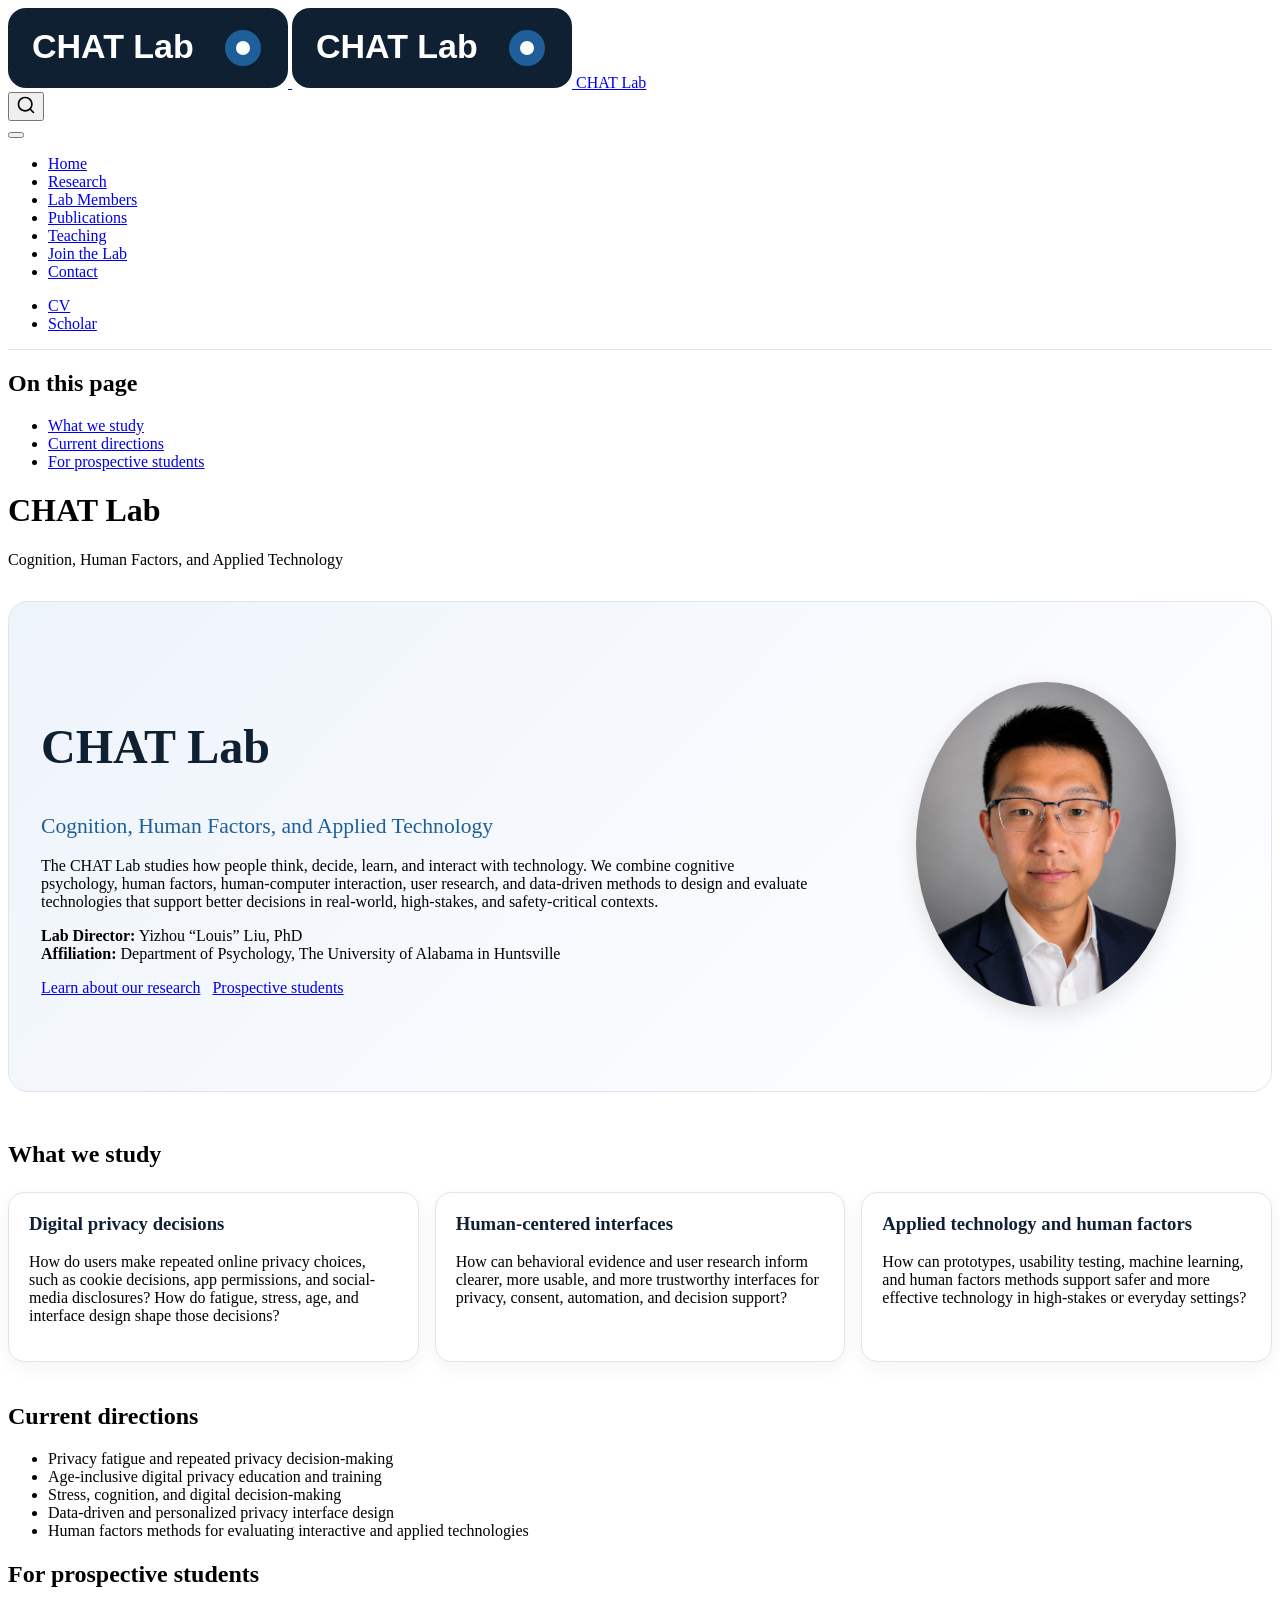
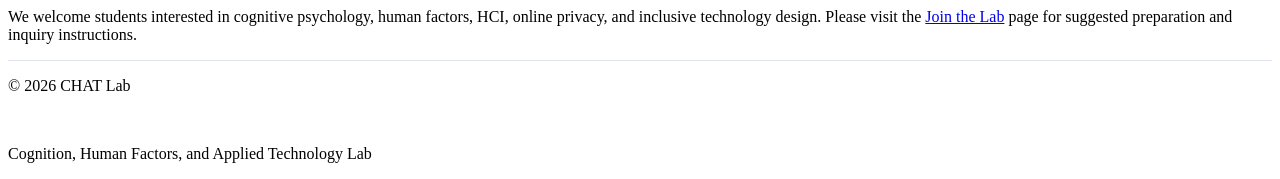
==== docs/index.html @ d90eeab7 "Add CHAT Lab website files Add CHAT Lab website files" ====
<!DOCTYPE html>
<html xmlns="http://www.w3.org/1999/xhtml" lang="en" xml:lang="en"><head>

<meta charset="utf-8">
<meta name="generator" content="quarto-1.9.38">

<meta name="viewport" content="width=device-width, initial-scale=1.0, user-scalable=yes">


<title>CHAT Lab</title>
<style>
/* Default styles provided by pandoc.
** See https://pandoc.org/MANUAL.html#variables-for-html for config info.
*/
code{white-space: pre-wrap;}
span.smallcaps{font-variant: small-caps;}
div.columns{display: flex; gap: min(4vw, 1.5em);}
div.column{flex: auto; overflow-x: auto;}
div.hanging-indent{margin-left: 1.5em; text-indent: -1.5em;}
ul.task-list{list-style: none;}
ul.task-list li input[type="checkbox"] {
  width: 0.8em;
  margin: 0 0.8em 0.2em -1em; /* quarto-specific, see https://github.com/quarto-dev/quarto-cli/issues/4556 */ 
  vertical-align: middle;
}
</style>


<script src="site_libs/quarto-nav/quarto-nav.js"></script>
<script src="site_libs/clipboard/clipboard.min.js"></script>
<script src="site_libs/quarto-search/autocomplete.umd.js"></script>
<script src="site_libs/quarto-search/fuse.min.js"></script>
<script src="site_libs/quarto-search/quarto-search.js"></script>
<meta name="quarto:offset" content="./">
<script src="site_libs/quarto-html/quarto.js" type="module"></script>
<script src="site_libs/quarto-html/tabsets/tabsets.js" type="module"></script>
<script src="site_libs/quarto-html/popper.min.js"></script>
<script src="site_libs/quarto-html/tippy.umd.min.js"></script>
<script src="site_libs/quarto-html/anchor.min.js"></script>
<link href="site_libs/quarto-html/tippy.css" rel="stylesheet">
<link href="site_libs/quarto-html/quarto-syntax-highlighting-15634bcf2e68342d4ad2dfa704d543f6.css" rel="stylesheet" id="quarto-text-highlighting-styles">
<script src="site_libs/bootstrap/bootstrap.min.js"></script>
<link href="site_libs/bootstrap/bootstrap-icons.css" rel="stylesheet">
<link href="site_libs/bootstrap/bootstrap-a0f9fd0d421825b736dc1bbcbcba2219.min.css" rel="stylesheet" append-hash="true" id="quarto-bootstrap" data-mode="light">
<script id="quarto-search-options" type="application/json">{
  "location": "navbar",
  "copy-button": false,
  "collapse-after": 3,
  "panel-placement": "end",
  "type": "overlay",
  "limit": 50,
  "keyboard-shortcut": [
    "f",
    "/",
    "s"
  ],
  "show-item-context": false,
  "language": {
    "search-no-results-text": "No results",
    "search-matching-documents-text": "matching documents",
    "search-copy-link-title": "Copy link to search",
    "search-hide-matches-text": "Hide additional matches",
    "search-more-match-text": "more match in this document",
    "search-more-matches-text": "more matches in this document",
    "search-clear-button-title": "Clear",
    "search-text-placeholder": "",
    "search-detached-cancel-button-title": "Cancel",
    "search-submit-button-title": "Submit",
    "search-label": "Search"
  }
}</script>
<style>html{ scroll-behavior: smooth; }</style>


<link rel="stylesheet" href="styles.css">
</head>

<body class="nav-fixed quarto-light">

<div id="quarto-search-results"></div>
  <header id="quarto-header" class="headroom fixed-top">
    <nav class="navbar navbar-expand-lg " data-bs-theme="dark">
      <div class="navbar-container container-fluid">
      <div class="navbar-brand-container mx-auto">
    <a href="./index.html" class="navbar-brand navbar-brand-logo">
    <img src="./assets/chat-lab-logo-placeholder.svg" alt="" class="navbar-logo light-content">
    <img src="./assets/chat-lab-logo-placeholder.svg" alt="" class="navbar-logo dark-content">
    </a>
    <a class="navbar-brand" href="./index.html">
    <span class="navbar-title">CHAT Lab</span>
    </a>
  </div>
            <div id="quarto-search" class="" title="Search"></div>
          <button class="navbar-toggler" type="button" data-bs-toggle="collapse" data-bs-target="#navbarCollapse" aria-controls="navbarCollapse" role="menu" aria-expanded="false" aria-label="Toggle navigation" onclick="if (window.quartoToggleHeadroom) { window.quartoToggleHeadroom(); }">
  <span class="navbar-toggler-icon"></span>
</button>
          <div class="collapse navbar-collapse" id="navbarCollapse">
            <ul class="navbar-nav navbar-nav-scroll me-auto">
  <li class="nav-item">
    <a class="nav-link active" href="./index.html" aria-current="page"> 
<span class="menu-text">Home</span></a>
  </li>  
  <li class="nav-item">
    <a class="nav-link" href="./research.html"> 
<span class="menu-text">Research</span></a>
  </li>  
  <li class="nav-item">
    <a class="nav-link" href="./people.html"> 
<span class="menu-text">Lab Members</span></a>
  </li>  
  <li class="nav-item">
    <a class="nav-link" href="./publications.html"> 
<span class="menu-text">Publications</span></a>
  </li>  
  <li class="nav-item">
    <a class="nav-link" href="./teaching.html"> 
<span class="menu-text">Teaching</span></a>
  </li>  
  <li class="nav-item">
    <a class="nav-link" href="./joining.html"> 
<span class="menu-text">Join the Lab</span></a>
  </li>  
  <li class="nav-item">
    <a class="nav-link" href="./contact.html"> 
<span class="menu-text">Contact</span></a>
  </li>  
</ul>
            <ul class="navbar-nav navbar-nav-scroll ms-auto">
  <li class="nav-item">
    <a class="nav-link" href="./assets/Louis_Liu_CV.pdf"> 
<span class="menu-text">CV</span></a>
  </li>  
  <li class="nav-item">
    <a class="nav-link" href="https://scholar.google.com/citations?user=BLunEyAAAAAJ&amp;hl=en&amp;oi=ao"> 
<span class="menu-text">Scholar</span></a>
  </li>  
</ul>
          </div> <!-- /navcollapse -->
            <div class="quarto-navbar-tools">
</div>
      </div> <!-- /container-fluid -->
    </nav>
</header>
<!-- content -->
<div id="quarto-content" class="quarto-container page-columns page-rows-contents page-layout-full page-navbar">
<!-- sidebar -->
<!-- margin-sidebar -->
    <div id="quarto-margin-sidebar" class="sidebar margin-sidebar">
        <nav id="TOC" role="doc-toc" class="toc-active">
    <h2 id="toc-title">On this page</h2>
   
  <ul>
  <li><a href="#what-we-study" id="toc-what-we-study" class="nav-link active" data-scroll-target="#what-we-study">What we study</a></li>
  <li><a href="#current-directions" id="toc-current-directions" class="nav-link" data-scroll-target="#current-directions">Current directions</a></li>
  <li><a href="#for-prospective-students" id="toc-for-prospective-students" class="nav-link" data-scroll-target="#for-prospective-students">For prospective students</a></li>
  </ul>
</nav>
    </div>
<!-- main -->
<main class="content column-page-left" id="quarto-document-content">

<header id="title-block-header" class="quarto-title-block default">
<div class="quarto-title">
<h1 class="title">CHAT Lab</h1>
<p class="subtitle lead">Cognition, Human Factors, and Applied Technology</p>
</div>



<div class="quarto-title-meta column-page-left">

    
  
    
  </div>
  


</header>


<div class="hero">
<section id="chat-lab" class="level1 hero-text">
<h1>CHAT Lab</h1>
<section id="cognition-human-factors-and-applied-technology" class="level2">
<h2 class="anchored" data-anchor-id="cognition-human-factors-and-applied-technology">Cognition, Human Factors, and Applied Technology</h2>
<p>The CHAT Lab studies how people think, decide, learn, and interact with technology. We combine cognitive psychology, human factors, human-computer interaction, user research, and data-driven methods to design and evaluate technologies that support better decisions in real-world, high-stakes, and safety-critical contexts.</p>
<p><strong>Lab Director:</strong> Yizhou “Louis” Liu, PhD<br>
<strong>Affiliation:</strong> Department of Psychology, The University of Alabama in Huntsville</p>
<p><a href="./research.html" class="btn btn-primary">Learn about our research</a> <a href="./joining.html" class="btn btn-outline-primary">Prospective students</a></p>
</section>
</section>
<div class="hero-image">
<p><img src="image/Louis_headshot.png" class="img-fluid" alt="Yizhou Louis Liu, Director of the CHAT Lab"></p>
</div>
</div>
<section id="what-we-study" class="level2">
<h2 class="anchored" data-anchor-id="what-we-study">What we study</h2>
<div class="grid">
<section id="digital-privacy-decisions" class="level3 card">
<h3 class="anchored" data-anchor-id="digital-privacy-decisions">Digital privacy decisions</h3>
<p>How do users make repeated online privacy choices, such as cookie decisions, app permissions, and social-media disclosures? How do fatigue, stress, age, and interface design shape those decisions?</p>
</section>
<section id="human-centered-interfaces" class="level3 card">
<h3 class="anchored" data-anchor-id="human-centered-interfaces">Human-centered interfaces</h3>
<p>How can behavioral evidence and user research inform clearer, more usable, and more trustworthy interfaces for privacy, consent, automation, and decision support?</p>
</section>
<section id="applied-technology-and-human-factors" class="level3 card">
<h3 class="anchored" data-anchor-id="applied-technology-and-human-factors">Applied technology and human factors</h3>
<p>How can prototypes, usability testing, machine learning, and human factors methods support safer and more effective technology in high-stakes or everyday settings?</p>
</section>
</div>
</section>
<section id="current-directions" class="level2">
<h2 class="anchored" data-anchor-id="current-directions">Current directions</h2>
<ul>
<li>Privacy fatigue and repeated privacy decision-making</li>
<li>Age-inclusive digital privacy education and training</li>
<li>Stress, cognition, and digital decision-making</li>
<li>Data-driven and personalized privacy interface design</li>
<li>Human factors methods for evaluating interactive and applied technologies</li>
</ul>
</section>
<section id="for-prospective-students" class="level2">
<h2 class="anchored" data-anchor-id="for-prospective-students">For prospective students</h2>
<p>We welcome students interested in cognitive psychology, human factors, HCI, online privacy, and inclusive technology design. Please visit the <a href="./joining.html">Join the Lab</a> page for suggested preparation and inquiry instructions.</p>


</section>

</main> <!-- /main -->
<script id="quarto-html-after-body" type="application/javascript">
  window.document.addEventListener("DOMContentLoaded", function (event) {
    const icon = "";
    const anchorJS = new window.AnchorJS();
    anchorJS.options = {
      placement: 'right',
      icon: icon
    };
    anchorJS.add('.anchored');
    const isCodeAnnotation = (el) => {
      for (const clz of el.classList) {
        if (clz.startsWith('code-annotation-')) {                     
          return true;
        }
      }
      return false;
    }
    const onCopySuccess = function(e) {
      // button target
      const button = e.trigger;
      // don't keep focus
      button.blur();
      // flash "checked"
      button.classList.add('code-copy-button-checked');
      var currentTitle = button.getAttribute("title");
      button.setAttribute("title", "Copied!");
      let tooltip;
      if (window.bootstrap) {
        button.setAttribute("data-bs-toggle", "tooltip");
        button.setAttribute("data-bs-placement", "left");
        button.setAttribute("data-bs-title", "Copied!");
        tooltip = new bootstrap.Tooltip(button, 
          { trigger: "manual", 
            customClass: "code-copy-button-tooltip",
            offset: [0, -8]});
        tooltip.show();    
      }
      setTimeout(function() {
        if (tooltip) {
          tooltip.hide();
          button.removeAttribute("data-bs-title");
          button.removeAttribute("data-bs-toggle");
          button.removeAttribute("data-bs-placement");
        }
        button.setAttribute("title", currentTitle);
        button.classList.remove('code-copy-button-checked');
      }, 1000);
      // clear code selection
      e.clearSelection();
    }
    const getTextToCopy = function(trigger) {
      const outerScaffold = trigger.parentElement.cloneNode(true);
      const codeEl = outerScaffold.querySelector('code');
      for (const childEl of codeEl.children) {
        if (isCodeAnnotation(childEl)) {
          childEl.remove();
        }
      }
      return codeEl.innerText;
    }
    const clipboard = new window.ClipboardJS('.code-copy-button:not([data-in-quarto-modal])', {
      text: getTextToCopy
    });
    clipboard.on('success', onCopySuccess);
    if (window.document.getElementById('quarto-embedded-source-code-modal')) {
      const clipboardModal = new window.ClipboardJS('.code-copy-button[data-in-quarto-modal]', {
        text: getTextToCopy,
        container: window.document.getElementById('quarto-embedded-source-code-modal')
      });
      clipboardModal.on('success', onCopySuccess);
    }
      var localhostRegex = new RegExp(/^(?:http|https):\/\/localhost\:?[0-9]*\//);
      var mailtoRegex = new RegExp(/^mailto:/);
        var filterRegex = new RegExp("https:\/\/your-domain-here");
      var isInternal = (href) => {
          return filterRegex.test(href) || localhostRegex.test(href) || mailtoRegex.test(href);
      }
      // Inspect non-navigation links and adorn them if external
     var links = window.document.querySelectorAll('a[href]:not(.nav-link):not(.navbar-brand):not(.toc-action):not(.sidebar-link):not(.sidebar-item-toggle):not(.pagination-link):not(.no-external):not([aria-hidden]):not(.dropdown-item):not(.quarto-navigation-tool):not(.about-link)');
      for (var i=0; i<links.length; i++) {
        const link = links[i];
        if (!isInternal(link.href)) {
          // undo the damage that might have been done by quarto-nav.js in the case of
          // links that we want to consider external
          if (link.dataset.originalHref !== undefined) {
            link.href = link.dataset.originalHref;
          }
        }
      }
    function tippyHover(el, contentFn, onTriggerFn, onUntriggerFn) {
      const config = {
        allowHTML: true,
        maxWidth: 500,
        delay: 100,
        arrow: false,
        appendTo: function(el) {
            return el.parentElement;
        },
        interactive: true,
        interactiveBorder: 10,
        theme: 'quarto',
        placement: 'bottom-start',
      };
      if (contentFn) {
        config.content = contentFn;
      }
      if (onTriggerFn) {
        config.onTrigger = onTriggerFn;
      }
      if (onUntriggerFn) {
        config.onUntrigger = onUntriggerFn;
      }
      window.tippy(el, config); 
    }
    const noterefs = window.document.querySelectorAll('a[role="doc-noteref"]');
    for (var i=0; i<noterefs.length; i++) {
      const ref = noterefs[i];
      tippyHover(ref, function() {
        // use id or data attribute instead here
        let href = ref.getAttribute('data-footnote-href') || ref.getAttribute('href');
        try { href = new URL(href).hash; } catch {}
        const id = href.replace(/^#\/?/, "");
        const note = window.document.getElementById(id);
        if (note) {
          return note.innerHTML;
        } else {
          return "";
        }
      });
    }
    const xrefs = window.document.querySelectorAll('a.quarto-xref');
    const processXRef = (id, note) => {
      // Strip column container classes
      const stripColumnClz = (el) => {
        el.classList.remove("page-full", "page-columns");
        if (el.children) {
          for (const child of el.children) {
            stripColumnClz(child);
          }
        }
      }
      stripColumnClz(note)
      if (id === null || id.startsWith('sec-')) {
        // Special case sections, only their first couple elements
        const container = document.createElement("div");
        if (note.children && note.children.length > 2) {
          container.appendChild(note.children[0].cloneNode(true));
          for (let i = 1; i < note.children.length; i++) {
            const child = note.children[i];
            if (child.tagName === "P" && child.innerText === "") {
              continue;
            } else {
              container.appendChild(child.cloneNode(true));
              break;
            }
          }
          if (window.Quarto?.typesetMath) {
            window.Quarto.typesetMath(container);
          }
          return container.innerHTML
        } else {
          if (window.Quarto?.typesetMath) {
            window.Quarto.typesetMath(note);
          }
          return note.innerHTML;
        }
      } else {
        // Remove any anchor links if they are present
        const anchorLink = note.querySelector('a.anchorjs-link');
        if (anchorLink) {
          anchorLink.remove();
        }
        if (window.Quarto?.typesetMath) {
          window.Quarto.typesetMath(note);
        }
        if (note.classList.contains("callout")) {
          return note.outerHTML;
        } else {
          return note.innerHTML;
        }
      }
    }
    for (var i=0; i<xrefs.length; i++) {
      const xref = xrefs[i];
      tippyHover(xref, undefined, function(instance) {
        instance.disable();
        let url = xref.getAttribute('href');
        let hash = undefined; 
        if (url.startsWith('#')) {
          hash = url;
        } else {
          try { hash = new URL(url).hash; } catch {}
        }
        if (hash) {
          const id = hash.replace(/^#\/?/, "");
          const note = window.document.getElementById(id);
          if (note !== null) {
            try {
              const html = processXRef(id, note.cloneNode(true));
              instance.setContent(html);
            } finally {
              instance.enable();
              instance.show();
            }
          } else {
            // See if we can fetch this
            fetch(url.split('#')[0])
            .then(res => res.text())
            .then(html => {
              const parser = new DOMParser();
              const htmlDoc = parser.parseFromString(html, "text/html");
              const note = htmlDoc.getElementById(id);
              if (note !== null) {
                const html = processXRef(id, note);
                instance.setContent(html);
              } 
            }).finally(() => {
              instance.enable();
              instance.show();
            });
          }
        } else {
          // See if we can fetch a full url (with no hash to target)
          // This is a special case and we should probably do some content thinning / targeting
          fetch(url)
          .then(res => res.text())
          .then(html => {
            const parser = new DOMParser();
            const htmlDoc = parser.parseFromString(html, "text/html");
            const note = htmlDoc.querySelector('main.content');
            if (note !== null) {
              // This should only happen for chapter cross references
              // (since there is no id in the URL)
              // remove the first header
              if (note.children.length > 0 && note.children[0].tagName === "HEADER") {
                note.children[0].remove();
              }
              const html = processXRef(null, note);
              instance.setContent(html);
            } 
          }).finally(() => {
            instance.enable();
            instance.show();
          });
        }
      }, function(instance) {
      });
    }
        let selectedAnnoteEl;
        const selectorForAnnotation = ( cell, annotation) => {
          let cellAttr = 'data-code-cell="' + cell + '"';
          let lineAttr = 'data-code-annotation="' +  annotation + '"';
          const selector = 'span[' + cellAttr + '][' + lineAttr + ']';
          return selector;
        }
        const selectCodeLines = (annoteEl) => {
          const doc = window.document;
          const targetCell = annoteEl.getAttribute("data-target-cell");
          const targetAnnotation = annoteEl.getAttribute("data-target-annotation");
          const annoteSpan = window.document.querySelector(selectorForAnnotation(targetCell, targetAnnotation));
          const lines = annoteSpan.getAttribute("data-code-lines").split(",");
          const lineIds = lines.map((line) => {
            return targetCell + "-" + line;
          })
          let top = null;
          let height = null;
          let parent = null;
          if (lineIds.length > 0) {
              //compute the position of the single el (top and bottom and make a div)
              const el = window.document.getElementById(lineIds[0]);
              top = el.offsetTop;
              height = el.offsetHeight;
              parent = el.parentElement.parentElement;
            if (lineIds.length > 1) {
              const lastEl = window.document.getElementById(lineIds[lineIds.length - 1]);
              const bottom = lastEl.offsetTop + lastEl.offsetHeight;
              height = bottom - top;
            }
            if (top !== null && height !== null && parent !== null) {
              // cook up a div (if necessary) and position it 
              let div = window.document.getElementById("code-annotation-line-highlight");
              if (div === null) {
                div = window.document.createElement("div");
                div.setAttribute("id", "code-annotation-line-highlight");
                div.style.position = 'absolute';
                parent.appendChild(div);
              }
              div.style.top = top - 2 + "px";
              div.style.height = height + 4 + "px";
              div.style.left = 0;
              let gutterDiv = window.document.getElementById("code-annotation-line-highlight-gutter");
              if (gutterDiv === null) {
                gutterDiv = window.document.createElement("div");
                gutterDiv.setAttribute("id", "code-annotation-line-highlight-gutter");
                gutterDiv.style.position = 'absolute';
                const codeCell = window.document.getElementById(targetCell);
                const gutter = codeCell.querySelector('.code-annotation-gutter');
                gutter.appendChild(gutterDiv);
              }
              gutterDiv.style.top = top - 2 + "px";
              gutterDiv.style.height = height + 4 + "px";
            }
            selectedAnnoteEl = annoteEl;
          }
        };
        const unselectCodeLines = () => {
          const elementsIds = ["code-annotation-line-highlight", "code-annotation-line-highlight-gutter"];
          elementsIds.forEach((elId) => {
            const div = window.document.getElementById(elId);
            if (div) {
              div.remove();
            }
          });
          selectedAnnoteEl = undefined;
        };
          // Handle positioning of the toggle
      window.addEventListener(
        "resize",
        throttle(() => {
          elRect = undefined;
          if (selectedAnnoteEl) {
            selectCodeLines(selectedAnnoteEl);
          }
        }, 10)
      );
      function throttle(fn, ms) {
      let throttle = false;
      let timer;
        return (...args) => {
          if(!throttle) { // first call gets through
              fn.apply(this, args);
              throttle = true;
          } else { // all the others get throttled
              if(timer) clearTimeout(timer); // cancel #2
              timer = setTimeout(() => {
                fn.apply(this, args);
                timer = throttle = false;
              }, ms);
          }
        };
      }
        // Attach click handler to the DT
        const annoteDls = window.document.querySelectorAll('dt[data-target-cell]');
        for (const annoteDlNode of annoteDls) {
          annoteDlNode.addEventListener('click', (event) => {
            const clickedEl = event.target;
            if (clickedEl !== selectedAnnoteEl) {
              unselectCodeLines();
              const activeEl = window.document.querySelector('dt[data-target-cell].code-annotation-active');
              if (activeEl) {
                activeEl.classList.remove('code-annotation-active');
              }
              selectCodeLines(clickedEl);
              clickedEl.classList.add('code-annotation-active');
            } else {
              // Unselect the line
              unselectCodeLines();
              clickedEl.classList.remove('code-annotation-active');
            }
          });
        }
    const findCites = (el) => {
      const parentEl = el.parentElement;
      if (parentEl) {
        const cites = parentEl.dataset.cites;
        if (cites) {
          return {
            el,
            cites: cites.split(' ')
          };
        } else {
          return findCites(el.parentElement)
        }
      } else {
        return undefined;
      }
    };
    var bibliorefs = window.document.querySelectorAll('a[role="doc-biblioref"]');
    for (var i=0; i<bibliorefs.length; i++) {
      const ref = bibliorefs[i];
      const citeInfo = findCites(ref);
      if (citeInfo) {
        tippyHover(citeInfo.el, function() {
          var popup = window.document.createElement('div');
          citeInfo.cites.forEach(function(cite) {
            var citeDiv = window.document.createElement('div');
            citeDiv.classList.add('hanging-indent');
            citeDiv.classList.add('csl-entry');
            var biblioDiv = window.document.getElementById('ref-' + cite);
            if (biblioDiv) {
              citeDiv.innerHTML = biblioDiv.innerHTML;
            }
            popup.appendChild(citeDiv);
          });
          return popup.innerHTML;
        });
      }
    }
  });
  </script>
</div> <!-- /content -->
<footer class="footer">
  <div class="nav-footer">
    <div class="nav-footer-left">
<p>© 2026 CHAT Lab</p>
</div>   
    <div class="nav-footer-center">
      &nbsp;
    </div>
    <div class="nav-footer-right">
<p>Cognition, Human Factors, and Applied Technology Lab</p>
</div>
  </div>
</footer>




<script src="site_libs/quarto-html/zenscroll-min.js"></script>
</body></html>
---- docs/site_libs/quarto-html/tippy.css ----
.tippy-box[data-animation=fade][data-state=hidden]{opacity:0}[data-tippy-root]{max-width:calc(100vw - 10px)}.tippy-box{position:relative;background-color:#333;color:#fff;border-radius:4px;font-size:14px;line-height:1.4;white-space:normal;outline:0;transition-property:transform,visibility,opacity}.tippy-box[data-placement^=top]>.tippy-arrow{bottom:0}.tippy-box[data-placement^=top]>.tippy-arrow:before{bottom:-7px;left:0;border-width:8px 8px 0;border-top-color:initial;transform-origin:center top}.tippy-box[data-placement^=bottom]>.tippy-arrow{top:0}.tippy-box[data-placement^=bottom]>.tippy-arrow:before{top:-7px;left:0;border-width:0 8px 8px;border-bottom-color:initial;transform-origin:center bottom}.tippy-box[data-placement^=left]>.tippy-arrow{right:0}.tippy-box[data-placement^=left]>.tippy-arrow:before{border-width:8px 0 8px 8px;border-left-color:initial;right:-7px;transform-origin:center left}.tippy-box[data-placement^=right]>.tippy-arrow{left:0}.tippy-box[data-placement^=right]>.tippy-arrow:before{left:-7px;border-width:8px 8px 8px 0;border-right-color:initial;transform-origin:center right}.tippy-box[data-inertia][data-state=visible]{transition-timing-function:cubic-bezier(.54,1.5,.38,1.11)}.tippy-arrow{width:16px;height:16px;color:#333}.tippy-arrow:before{content:"";position:absolute;border-color:transparent;border-style:solid}.tippy-content{position:relative;padding:5px 9px;z-index:1}
---- docs/site_libs/quarto-html/quarto-syntax-highlighting-15634bcf2e68342d4ad2dfa704d543f6.css ----
/* quarto syntax highlight colors */
:root {
  --quarto-hl-ot-color: #003B4F;
  --quarto-hl-at-color: #657422;
  --quarto-hl-ss-color: #20794D;
  --quarto-hl-an-color: #5E5E5E;
  --quarto-hl-fu-color: #4758AB;
  --quarto-hl-st-color: #20794D;
  --quarto-hl-cf-color: #003B4F;
  --quarto-hl-op-color: #5E5E5E;
  --quarto-hl-er-color: #AD0000;
  --quarto-hl-bn-color: #AD0000;
  --quarto-hl-al-color: #AD0000;
  --quarto-hl-va-color: #111111;
  --quarto-hl-bu-color: inherit;
  --quarto-hl-ex-color: inherit;
  --quarto-hl-pp-color: #AD0000;
  --quarto-hl-in-color: #5E5E5E;
  --quarto-hl-vs-color: #20794D;
  --quarto-hl-wa-color: #5E5E5E;
  --quarto-hl-do-color: #5E5E5E;
  --quarto-hl-im-color: #00769E;
  --quarto-hl-ch-color: #20794D;
  --quarto-hl-dt-color: #AD0000;
  --quarto-hl-fl-color: #AD0000;
  --quarto-hl-co-color: #5E5E5E;
  --quarto-hl-cv-color: #5E5E5E;
  --quarto-hl-cn-color: #8f5902;
  --quarto-hl-sc-color: #5E5E5E;
  --quarto-hl-dv-color: #AD0000;
  --quarto-hl-kw-color: #003B4F;
}

/* other quarto variables */
:root {
  --quarto-font-monospace: SFMono-Regular, Menlo, Monaco, Consolas, "Liberation Mono", "Courier New", monospace;
}

/* syntax highlight based on Pandoc's rules */
pre > code.sourceCode > span {
  color: #003B4F;
}

code.sourceCode > span {
  color: #003B4F;
}

div.sourceCode,
div.sourceCode pre.sourceCode {
  color: #003B4F;
}

/* Normal */
code span {
  color: #003B4F;
}

/* Alert */
code span.al {
  color: #AD0000;
  font-style: inherit;
}

/* Annotation */
code span.an {
  color: #5E5E5E;
  font-style: inherit;
}

/* Attribute */
code span.at {
  color: #657422;
  font-style: inherit;
}

/* BaseN */
code span.bn {
  color: #AD0000;
  font-style: inherit;
}

/* BuiltIn */
code span.bu {
  font-style: inherit;
}

/* ControlFlow */
code span.cf {
  color: #003B4F;
  font-weight: bold;
  font-style: inherit;
}

/* Char */
code span.ch {
  color: #20794D;
  font-style: inherit;
}

/* Constant */
code span.cn {
  color: #8f5902;
  font-style: inherit;
}

/* Comment */
code span.co {
  color: #5E5E5E;
  font-style: inherit;
}

/* CommentVar */
code span.cv {
  color: #5E5E5E;
  font-style: italic;
}

/* Documentation */
code span.do {
  color: #5E5E5E;
  font-style: italic;
}

/* DataType */
code span.dt {
  color: #AD0000;
  font-style: inherit;
}

/* DecVal */
code span.dv {
  color: #AD0000;
  font-style: inherit;
}

/* Error */
code span.er {
  color: #AD0000;
  font-style: inherit;
}

/* Extension */
code span.ex {
  font-style: inherit;
}

/* Float */
code span.fl {
  color: #AD0000;
  font-style: inherit;
}

/* Function */
code span.fu {
  color: #4758AB;
  font-style: inherit;
}

/* Import */
code span.im {
  color: #00769E;
  font-style: inherit;
}

/* Information */
code span.in {
  color: #5E5E5E;
  font-style: inherit;
}

/* Keyword */
code span.kw {
  color: #003B4F;
  font-weight: bold;
  font-style: inherit;
}

/* Operator */
code span.op {
  color: #5E5E5E;
  font-style: inherit;
}

/* Other */
code span.ot {
  color: #003B4F;
  font-style: inherit;
}

/* Preprocessor */
code span.pp {
  color: #AD0000;
  font-style: inherit;
}

/* SpecialChar */
code span.sc {
  color: #5E5E5E;
  font-style: inherit;
}

/* SpecialString */
code span.ss {
  color: #20794D;
  font-style: inherit;
}

/* String */
code span.st {
  color: #20794D;
  font-style: inherit;
}

/* Variable */
code span.va {
  color: #111111;
  font-style: inherit;
}

/* VerbatimString */
code span.vs {
  color: #20794D;
  font-style: inherit;
}

/* Warning */
code span.wa {
  color: #5E5E5E;
  font-style: italic;
}

.prevent-inlining {
  content: "</";
}

/*# sourceMappingURL=f23921c56f73e400b49028c9186a1aa0.css.map */
---- docs/styles.css ----
/* CHAT Lab starter styling. Edit freely. */

:root {
  --chat-dark: #102033;
  --chat-blue: #1f5f99;
  --chat-light: #f5f7fb;
  --chat-border: #dfe5ee;
}

.navbar {
  border-bottom: 1px solid var(--chat-border);
}

.hero {
  padding: 4rem 2rem;
  margin: 0 0 2rem 0;
  border-radius: 1.25rem;
  background: linear-gradient(135deg, #eef4fb 0%, #ffffff 100%);
  border: 1px solid var(--chat-border);
}

.hero h1 {
  font-size: 3rem;
  font-weight: 800;
  color: var(--chat-dark);
}

.hero h2 {
  font-size: 1.35rem;
  font-weight: 500;
  color: var(--chat-blue);
}

.grid {
  display: grid;
  grid-template-columns: repeat(auto-fit, minmax(240px, 1fr));
  gap: 1rem;
  margin: 1.5rem 0;
}

.card, .project-card, .person, .placeholder {
  padding: 1.25rem;
  border: 1px solid var(--chat-border);
  border-radius: 1rem;
  background: #ffffff;
  box-shadow: 0 6px 18px rgba(16, 32, 51, 0.05);
  margin-bottom: 1rem;
}

.card h3, .project-card h3 {
  color: var(--chat-dark);
  margin-top: 0;
}

.btn {
  margin-right: 0.5rem;
  margin-top: 1rem;
}

blockquote {
  border-left: 4px solid var(--chat-blue);
  padding-left: 1rem;
  color: #333333;
}

footer {
  border-top: 1px solid var(--chat-border);
}



.hero {
  display: flex;
  align-items: center;
  gap: 2.5rem;
  margin-top: 2rem;
  margin-bottom: 3rem;
}

.hero-text {
  flex: 2;
}

.hero-image {
  flex: 1;
  text-align: center;
}

.hero-image img {
  max-width: 260px;
  width: 100%;
  border-radius: 50%;
  box-shadow: 0 8px 24px rgba(0, 0, 0, 0.12);
}

@media (max-width: 768px) {
  .hero {
    flex-direction: column;
    text-align: center;
  }

  .hero-text {
    text-align: left;
  }
}




.contact-layout {
  display: flex;
  align-items: flex-start;
  gap: 2.5rem;
  margin-top: 1.5rem;
}

.contact-info {
  flex: 1.2;
  font-size: 1.05rem;
  line-height: 1.7;
}

.contact-image {
  flex: 1;
  text-align: center;
}

.contact-image img {
  max-width: 420px;
  width: 100%;
  border-radius: 14px;
  box-shadow: 0 8px 24px rgba(0, 0, 0, 0.12);
}

@media (max-width: 768px) {
  .contact-layout {
    flex-direction: column;
  }

  .contact-image {
    width: 100%;
  }
}






.project-summary {
  font-size: 1.1rem;
  line-height: 1.7;
  margin-bottom: 2rem;
}

.project-two-col {
  display: grid;
  grid-template-columns: minmax(0, 1.15fr) minmax(280px, 0.85fr);
  gap: 2rem;
  align-items: start;
  margin: 1.5rem 0 2rem 0;
}

.project-text {
  line-height: 1.7;
}

.project-side-image {
  text-align: center;
}

.project-figure {
  width: 100%;
  max-width: 100%;
  border-radius: 12px;
  border: 1px solid #e5e5e5;
  box-shadow: 0 8px 24px rgba(0, 0, 0, 0.10);
}

.project-full-figure {
  width: 100%;
  max-width: 900px;
  display: block;
  margin: 1.5rem auto 2rem auto;
  border-radius: 12px;
  border: 1px solid #e5e5e5;
  box-shadow: 0 8px 24px rgba(0, 0, 0, 0.10);
}

.measure-box,
.findings-box,
.implications-box {
  border: 2px solid #f05a28;
  border-left: 7px solid #f05a28;
  background: #fffaf7;
  padding: 1rem 1.25rem;
  margin: 1.5rem 0 2rem 0;
  border-radius: 10px;
  line-height: 1.65;
}

.findings-box {
  background: #fff8f3;
}

.implications-box {
  border-color: #2f6f8f;
  border-left-color: #2f6f8f;
  background: #f7fbfd;
}

@media (max-width: 768px) {
  .project-two-col {
    grid-template-columns: 1fr;
  }
}






.age-box {
  padding: 1rem 1.25rem;
  margin: 1.25rem 0;
  border-radius: 10px;
  line-height: 1.65;
  background: #fff;
}

.age-box-older {
  border: 2px solid #f05a28;
  border-left: 7px solid #f05a28;
  background: #fffaf7;
}

.age-box-younger {
  border: 2px solid #563d7c;
  border-left: 7px solid #563d7c;
  background: #faf8ff;
}

.age-box h3 {
  margin-top: 0;
}






.outcome-box,
.knowledge-box,
.behavior-box {
  padding: 1rem 1.25rem;
  margin: 1.25rem 0 2rem 0;
  border-radius: 10px;
  line-height: 1.65;
  background: #fff;
}

.outcome-box {
  border: 2px solid #2f6f8f;
  border-left: 7px solid #2f6f8f;
  background: #f7fbfd;
}

.knowledge-box {
  border: 2px solid #f05a28;
  border-left: 7px solid #f05a28;
  background: #fffaf7;
}

.behavior-box {
  border: 2px solid #563d7c;
  border-left: 7px solid #563d7c;
  background: #faf8ff;
}
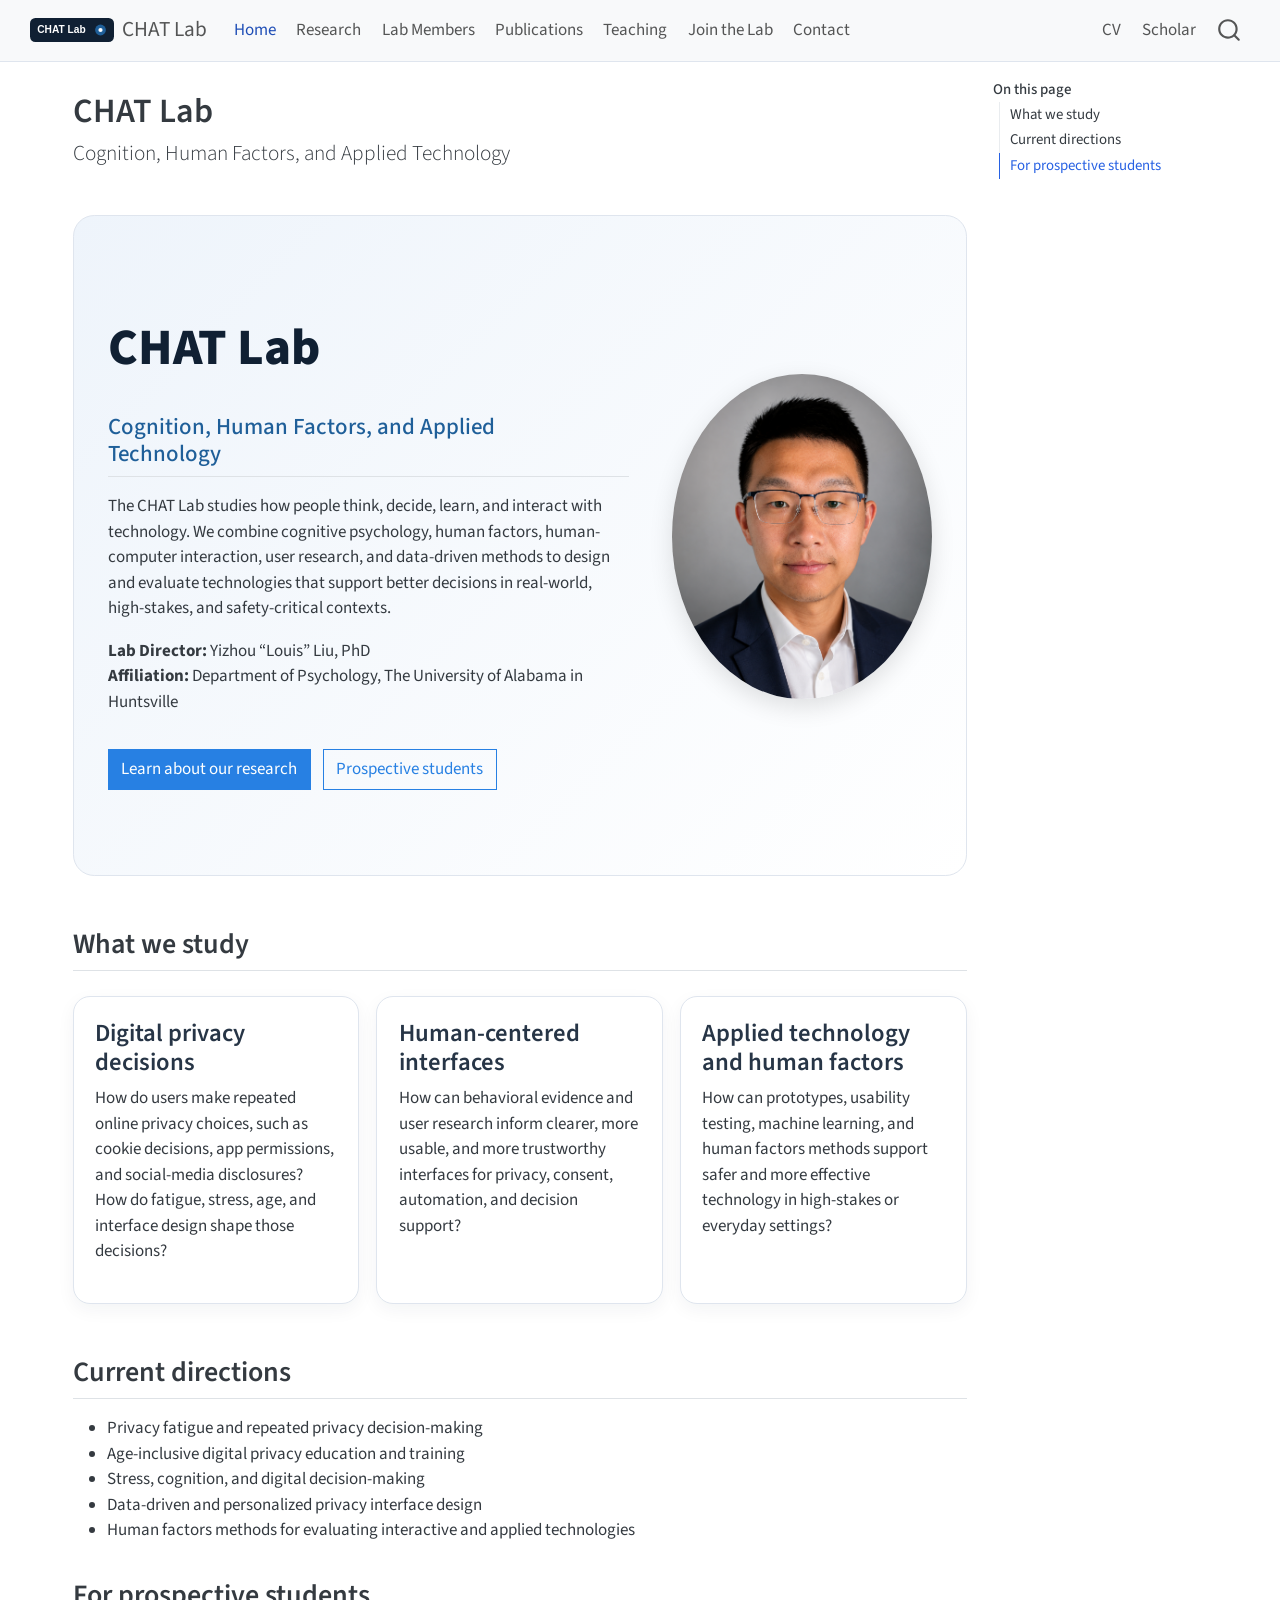
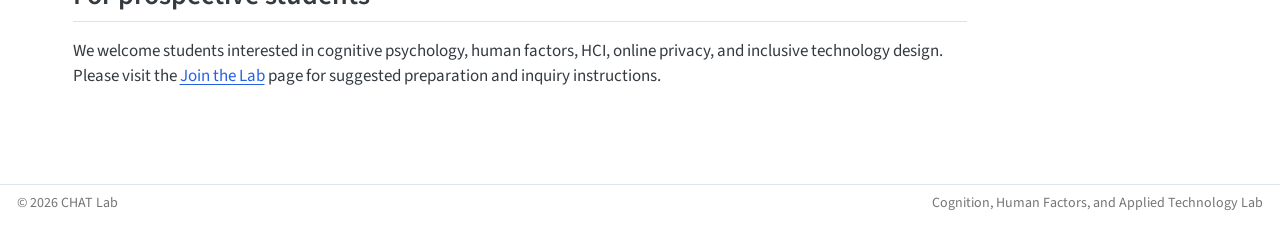
==== commit 20517bed: "commit" ====
--- a/docs/index.html
+++ b/docs/index.html
@@ -2,7 +2,7 @@
 <html xmlns="http://www.w3.org/1999/xhtml" lang="en" xml:lang="en"><head>
 
 <meta charset="utf-8">
-<meta name="generator" content="quarto-1.9.38">
+<meta name="generator" content="quarto-1.10.18">
 
 <meta name="viewport" content="width=device-width, initial-scale=1.0, user-scalable=yes">
 
@@ -12,10 +12,13 @@
 /* Default styles provided by pandoc.
 ** See https://pandoc.org/MANUAL.html#variables-for-html for config info.
 */
-code{white-space: pre-wrap;}
 span.smallcaps{font-variant: small-caps;}
-div.columns{display: flex; gap: min(4vw, 1.5em);}
-div.column{flex: auto; overflow-x: auto;}
+div.columns{display: flex; gap: 1.5em;}
+div.column{flex: auto;}
+@media screen {
+div.columns{gap: min(4vw, 1.5em);}
+div.column{overflow-x: auto;}
+}
 div.hanging-indent{margin-left: 1.5em; text-indent: -1.5em;}
 ul.task-list{list-style: none;}
 ul.task-list li input[type="checkbox"] {
@@ -38,10 +41,10 @@
 <script src="site_libs/quarto-html/tippy.umd.min.js"></script>
 <script src="site_libs/quarto-html/anchor.min.js"></script>
 <link href="site_libs/quarto-html/tippy.css" rel="stylesheet">
-<link href="site_libs/quarto-html/quarto-syntax-highlighting-15634bcf2e68342d4ad2dfa704d543f6.css" rel="stylesheet" id="quarto-text-highlighting-styles">
+<link href="site_libs/quarto-html/quarto-syntax-highlighting-64a204ab8560d761af7679ceaba22944.css" rel="stylesheet" id="quarto-text-highlighting-styles">
 <script src="site_libs/bootstrap/bootstrap.min.js"></script>
 <link href="site_libs/bootstrap/bootstrap-icons.css" rel="stylesheet">
-<link href="site_libs/bootstrap/bootstrap-a0f9fd0d421825b736dc1bbcbcba2219.min.css" rel="stylesheet" append-hash="true" id="quarto-bootstrap" data-mode="light">
+<link href="site_libs/bootstrap/bootstrap-445b8638c3d06994fee0907d791121c4.min.css" rel="stylesheet" append-hash="true" id="quarto-bootstrap" data-mode="light">
 <script id="quarto-search-options" type="application/json">{
   "location": "navbar",
   "copy-button": false,
--- a/docs/site_libs/quarto-html/quarto-syntax-highlighting-64a204ab8560d761af7679ceaba22944.css
+++ b/docs/site_libs/quarto-html/quarto-syntax-highlighting-64a204ab8560d761af7679ceaba22944.css
@@ -0,0 +1,236 @@
+/* quarto syntax highlight colors */
+:root {
+  --quarto-hl-ot-color: #003B4F;
+  --quarto-hl-at-color: #657422;
+  --quarto-hl-ss-color: #20794D;
+  --quarto-hl-an-color: #5E5E5E;
+  --quarto-hl-fu-color: #4758AB;
+  --quarto-hl-st-color: #20794D;
+  --quarto-hl-cf-color: #003B4F;
+  --quarto-hl-op-color: #5E5E5E;
+  --quarto-hl-er-color: #AD0000;
+  --quarto-hl-bn-color: #AD0000;
+  --quarto-hl-al-color: #AD0000;
+  --quarto-hl-va-color: #111111;
+  --quarto-hl-bu-color: inherit;
+  --quarto-hl-ex-color: inherit;
+  --quarto-hl-pp-color: #AD0000;
+  --quarto-hl-in-color: #5E5E5E;
+  --quarto-hl-vs-color: #20794D;
+  --quarto-hl-wa-color: #5E5E5E;
+  --quarto-hl-do-color: #5E5E5E;
+  --quarto-hl-im-color: #00769E;
+  --quarto-hl-ch-color: #20794D;
+  --quarto-hl-dt-color: #AD0000;
+  --quarto-hl-fl-color: #AD0000;
+  --quarto-hl-co-color: #5E5E5E;
+  --quarto-hl-cv-color: #5E5E5E;
+  --quarto-hl-cn-color: #8f5902;
+  --quarto-hl-sc-color: #5E5E5E;
+  --quarto-hl-dv-color: #AD0000;
+  --quarto-hl-kw-color: #003B4F;
+}
+
+/* other quarto variables */
+:root {
+  --quarto-font-monospace: SFMono-Regular, Menlo, Monaco, Consolas, "Liberation Mono", "Courier New", monospace;
+}
+
+/* syntax highlight based on Pandoc's rules */
+pre > code.sourceCode > span {
+  color: #003B4F;
+}
+
+code.sourceCode > span {
+  color: #003B4F;
+}
+
+div.sourceCode,
+div.sourceCode pre.sourceCode {
+  color: #003B4F;
+}
+
+/* Normal */
+code span {
+  color: #003B4F;
+}
+
+/* Alert */
+code span.al {
+  color: #AD0000;
+  font-style: inherit;
+}
+
+/* Annotation */
+code span.an {
+  color: #5E5E5E;
+  font-style: inherit;
+}
+
+/* Attribute */
+code span.at {
+  color: #657422;
+  font-style: inherit;
+}
+
+/* BaseN */
+code span.bn {
+  color: #AD0000;
+  font-style: inherit;
+}
+
+/* BuiltIn */
+code span.bu {
+  font-style: inherit;
+}
+
+/* ControlFlow */
+code span.cf {
+  color: #003B4F;
+  font-weight: bold;
+  font-style: inherit;
+}
+
+/* Char */
+code span.ch {
+  color: #20794D;
+  font-style: inherit;
+}
+
+/* Constant */
+code span.cn {
+  color: #8f5902;
+  font-style: inherit;
+}
+
+/* Comment */
+code span.co {
+  color: #5E5E5E;
+  font-style: inherit;
+}
+
+/* CommentVar */
+code span.cv {
+  color: #5E5E5E;
+  font-style: italic;
+}
+
+/* Documentation */
+code span.do {
+  color: #5E5E5E;
+  font-style: italic;
+}
+
+/* DataType */
+code span.dt {
+  color: #AD0000;
+  font-style: inherit;
+}
+
+/* DecVal */
+code span.dv {
+  color: #AD0000;
+  font-style: inherit;
+}
+
+/* Error */
+code span.er {
+  color: #AD0000;
+  font-style: inherit;
+}
+
+/* Extension */
+code span.ex {
+  font-style: inherit;
+}
+
+/* Float */
+code span.fl {
+  color: #AD0000;
+  font-style: inherit;
+}
+
+/* Function */
+code span.fu {
+  color: #4758AB;
+  font-style: inherit;
+}
+
+/* Import */
+code span.im {
+  color: #00769E;
+  font-style: inherit;
+}
+
+/* Information */
+code span.in {
+  color: #5E5E5E;
+  font-style: inherit;
+}
+
+/* Keyword */
+code span.kw {
+  color: #003B4F;
+  font-weight: bold;
+  font-style: inherit;
+}
+
+/* Operator */
+code span.op {
+  color: #5E5E5E;
+  font-style: inherit;
+}
+
+/* Other */
+code span.ot {
+  color: #003B4F;
+  font-style: inherit;
+}
+
+/* Preprocessor */
+code span.pp {
+  color: #AD0000;
+  font-style: inherit;
+}
+
+/* SpecialChar */
+code span.sc {
+  color: #5E5E5E;
+  font-style: inherit;
+}
+
+/* SpecialString */
+code span.ss {
+  color: #20794D;
+  font-style: inherit;
+}
+
+/* String */
+code span.st {
+  color: #20794D;
+  font-style: inherit;
+}
+
+/* Variable */
+code span.va {
+  color: #111111;
+  font-style: inherit;
+}
+
+/* VerbatimString */
+code span.vs {
+  color: #20794D;
+  font-style: inherit;
+}
+
+/* Warning */
+code span.wa {
+  color: #5E5E5E;
+  font-style: italic;
+}
+
+.prevent-inlining {
+  content: "</";
+}
+
+/*# sourceMappingURL=9d8d5bb603a83b8298b89080a598c93b.css.map */
--- a/docs/styles.css
+++ b/docs/styles.css
@@ -275,4 +275,48 @@
   border: 2px solid #563d7c;
   border-left: 7px solid #563d7c;
   background: #faf8ff;
+}
+
+
+
+
+
+
+
+
+
+
+
+.member-card {
+  display: flex;
+  align-items: flex-start;
+  gap: 1.5rem;
+  margin: 1.5rem 0 2rem 0;
+}
+
+.member-photo {
+  flex: 0 0 180px;
+}
+
+.member-photo img {
+  width: 180px;
+  height: 220px;
+  object-fit: cover;
+  border-radius: 12px;
+  box-shadow: 0 8px 24px rgba(0, 0, 0, 0.12);
+}
+
+.member-info {
+  flex: 1;
+}
+
+@media (max-width: 768px) {
+  .member-card {
+    flex-direction: column;
+  }
+
+  .member-photo img {
+    width: 220px;
+    height: auto;
+  }
 }
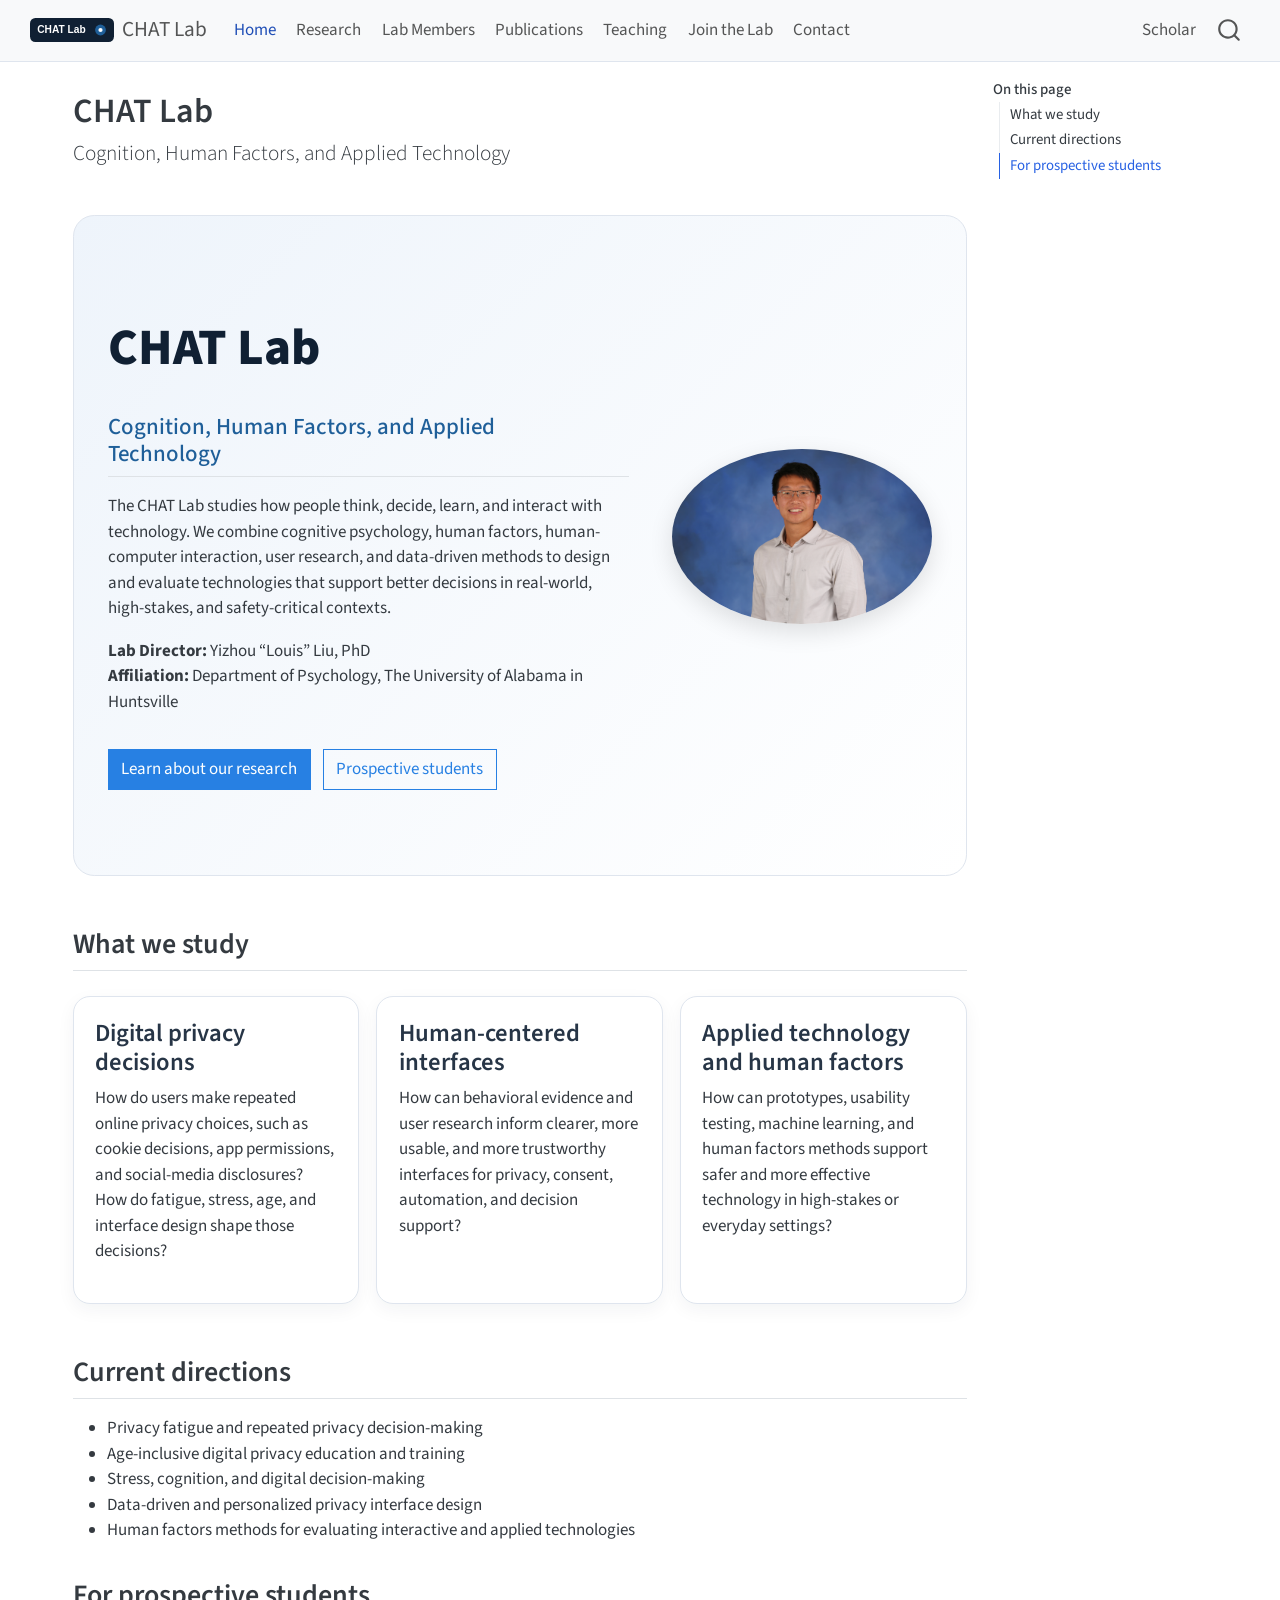
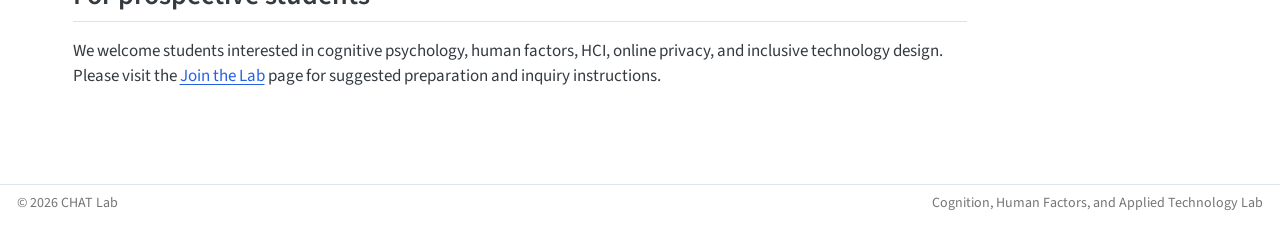
==== commit b91288d6: "update profile picture" ====
--- a/docs/index.html
+++ b/docs/index.html
@@ -130,11 +130,7 @@
 </ul>
             <ul class="navbar-nav navbar-nav-scroll ms-auto">
   <li class="nav-item">
-    <a class="nav-link" href="./assets/Louis_Liu_CV.pdf"> 
-<span class="menu-text">CV</span></a>
-  </li>  
-  <li class="nav-item">
-    <a class="nav-link" href="https://scholar.google.com/citations?user=BLunEyAAAAAJ&amp;hl=en&amp;oi=ao"> 
+    <a class="nav-link" href="https://scholar.google.com/citations?user=MouYe6sAAAAJ&amp;hl=en" target="_blank"> 
 <span class="menu-text">Scholar</span></a>
   </li>  
 </ul>
@@ -194,7 +190,7 @@
 </section>
 </section>
 <div class="hero-image">
-<p><img src="image/Louis_headshot.png" class="img-fluid" alt="Yizhou Louis Liu, Director of the CHAT Lab"></p>
+<p><img src="image/Louis_headshot.jpg" class="img-fluid" alt="Yizhou Louis Liu, Director of the CHAT Lab"></p>
 </div>
 </div>
 <section id="what-we-study" class="level2">
